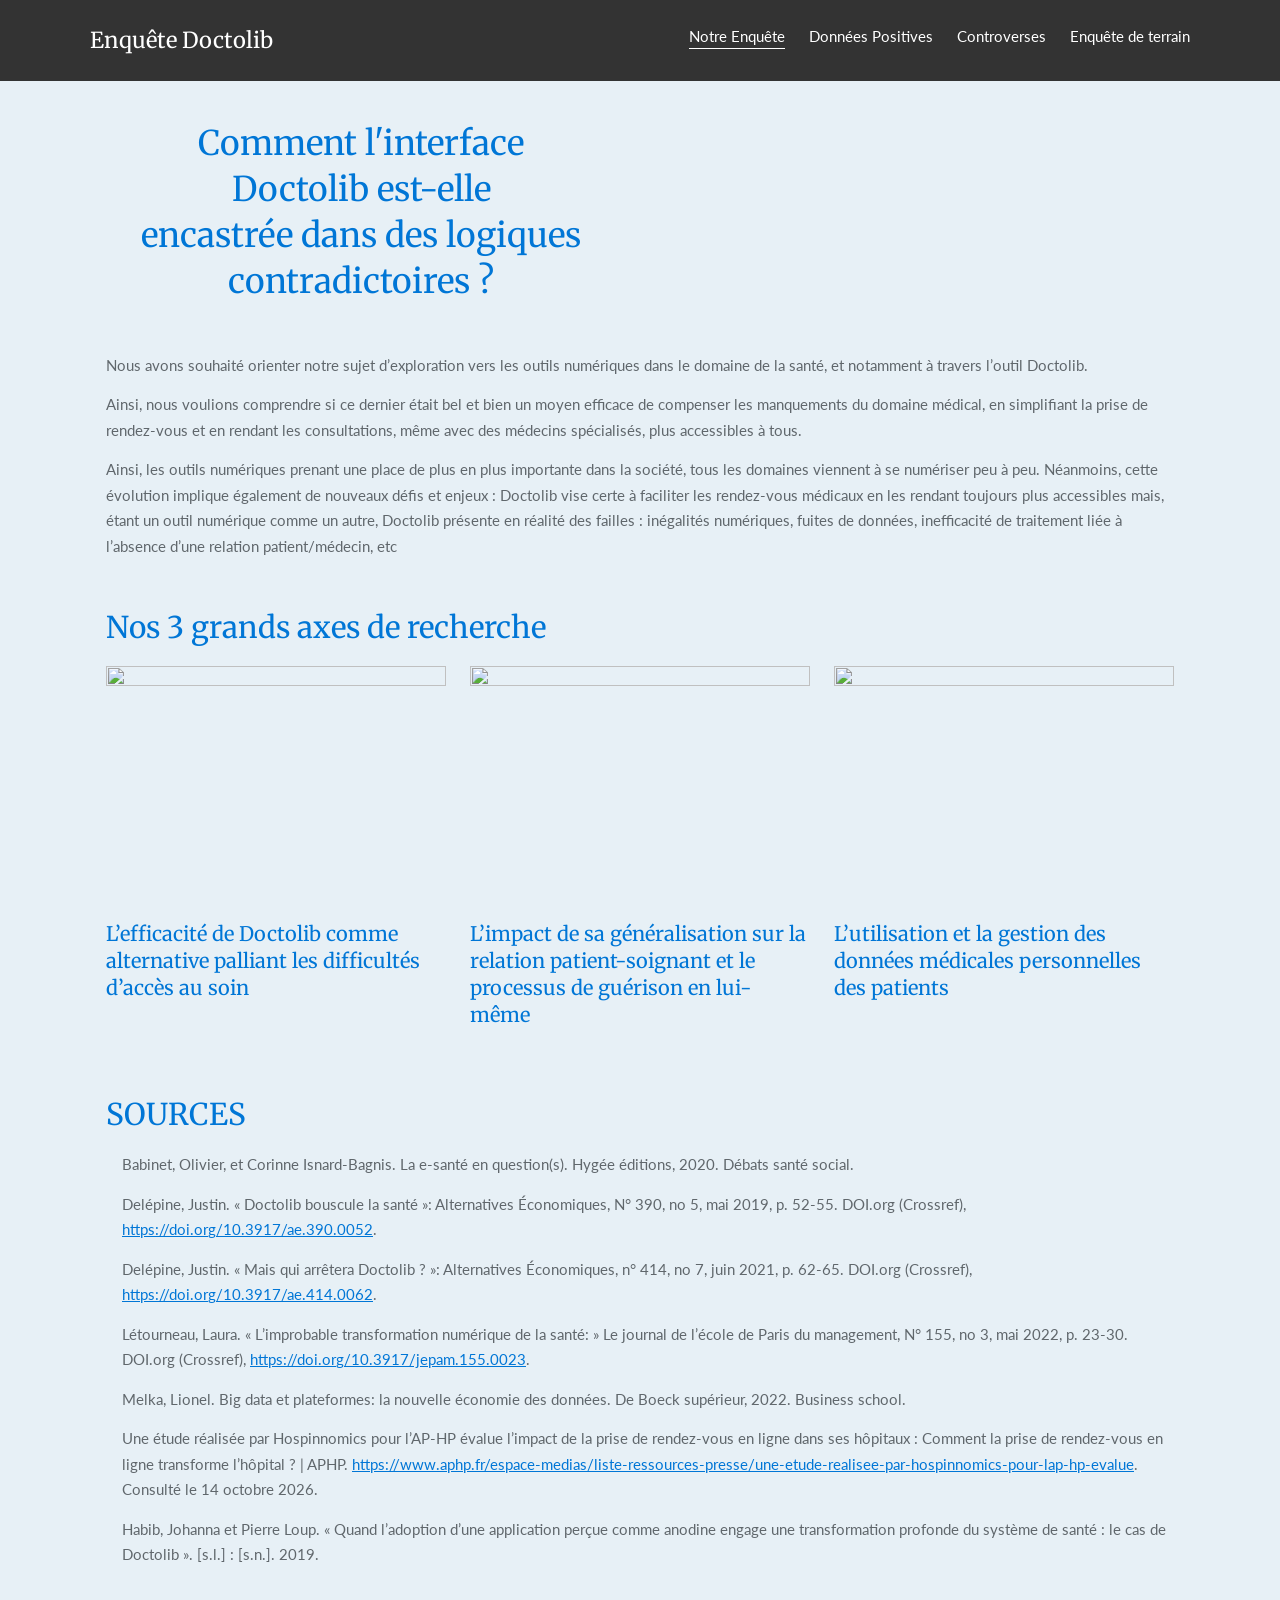
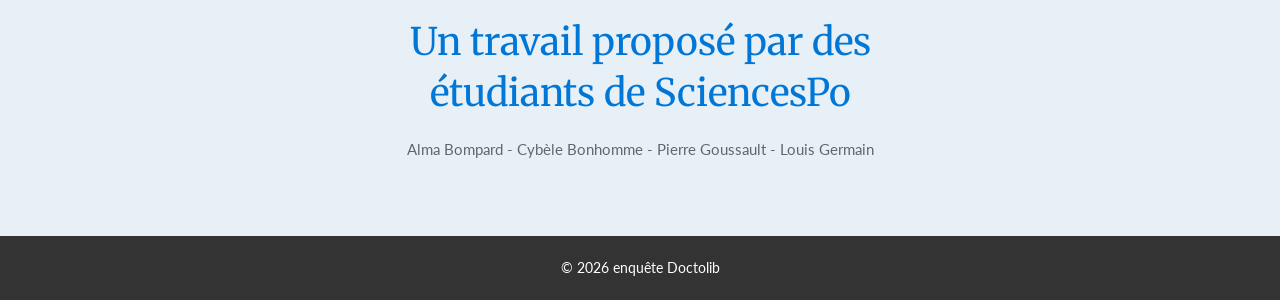
==== index.html @ 60c49745 "Ajout du site Enquête Doctolib" ====
<!DOCTYPE html>
<html lang="fr">
<head>
  <meta charset="UTF-8">
  <meta name="viewport" content="width=device-width, initial-scale=1.0">
  <title>enquête Doctolib</title>
  <link rel="stylesheet" href="style.css">
</head>
<body>
  <a class="skip" href="#main-content">Passer au contenu principal</a>
  <header>
    <div class="header-inner">
      <a class="site-title" href="index.html">Enquête Doctolib</a>
      <nav>
        <ul>
          <li><a href="index.html" aria-current="page">Notre Enquête</a></li>
          <li><a href="donnees-positives.html">Données Positives</a></li>
          <li><a href="controverses.html">Controverses</a></li>
          <li><a href="enquete-de-terrain.html">Enquête de terrain</a></li>
        </ul>
      </nav>
    </div>
  </header>

  <main id="main-content">
    <section class="split hero">
      <div class="center">
        <h1>Comment l'interface</h1>
        <h1>Doctolib est-elle</h1>
        <h1>encastrée dans des logiques</h1>
        <h1>contradictoires ?</h1>
      </div>
      <img src="https://primary.jwwb.nl/public/k/c/g/temp-qszgbrvemttdthedyeht/img_2021-standard.jpg" alt="">
    </section>

    <section class="block">
      <p>Nous avons souhaité orienter notre sujet d’exploration vers les outils numériques dans le domaine de la santé, et notamment à travers l’outil Doctolib.</p>
      <p>Ainsi, nous voulions comprendre si ce dernier était bel et bien un moyen efficace de compenser les manquements du domaine médical, en simplifiant la prise de rendez-vous et en rendant les consultations, même avec des médecins spécialisés, plus accessibles à tous.</p>
      <p>Ainsi, les outils numériques prenant une place de plus en plus importante dans la société, tous les domaines viennent à se numériser peu à peu. Néanmoins, cette évolution implique également de nouveaux défis et enjeux : Doctolib vise certe à faciliter les rendez-vous médicaux en les rendant toujours plus accessibles mais, étant un outil numérique comme un autre, Doctolib présente en réalité des failles : inégalités numériques, fuites de données, inefficacité de traitement liée à l’absence d’une relation patient/médecin, etc</p>
    </section>

    <h2>Nos 3 grands axes de recherche</h2>
    <section class="cards">
      <div>
        <img src="https://primary.jwwb.nl/public/k/c/g/temp-qszgbrvemttdthedyeht/img_2020-high.jpg" alt="">
        <h3>L’efficacité de Doctolib comme alternative palliant les difficultés d’accès au soin</h3>
      </div>
      <div>
        <img src="https://primary.jwwb.nl/pexels/82/8297352.jpeg" alt="">
        <h3>L’impact de sa généralisation sur la relation patient-soignant et le processus de guérison en lui-même</h3>
      </div>
      <div>
        <img src="https://primary.jwwb.nl/public/k/c/g/temp-qszgbrvemttdthedyeht/img_2019-high.jpg" alt="">
        <h3>L’utilisation et la gestion des données médicales personnelles des patients</h3>
      </div>
    </section>

    <section class="block sources">
      <h2>SOURCES</h2>
      <p>Babinet, Olivier, et Corinne Isnard-Bagnis. La e-santé en question(s). Hygée éditions, 2020. Débats santé social.</p>
      <p>Delépine, Justin. « Doctolib bouscule la santé »: Alternatives Économiques, N° 390, no 5, mai 2019, p. 52‑55. DOI.org (Crossref), <a href="https://doi.org/10.3917/ae.390.0052">https://doi.org/10.3917/ae.390.0052</a>.</p>
      <p>Delépine, Justin. « Mais qui arrêtera Doctolib ? »: Alternatives Économiques, n° 414, no 7, juin 2021, p. 62‑65. DOI.org (Crossref), <a href="https://doi.org/10.3917/ae.414.0062">https://doi.org/10.3917/ae.414.0062</a>.</p>
      <p>Létourneau, Laura. « L’improbable transformation numérique de la santé: » Le journal de l’école de Paris du management, N° 155, no 3, mai 2022, p. 23‑30. DOI.org (Crossref), <a href="https://doi.org/10.3917/jepam.155.0023">https://doi.org/10.3917/jepam.155.0023</a>.</p>
      <p>Melka, Lionel. Big data et plateformes: la nouvelle économie des données. De Boeck supérieur, 2022. Business school.</p>
      <p>Une étude réalisée par Hospinnomics pour l’AP-HP évalue l’impact de la prise de rendez-vous en ligne dans ses hôpitaux : Comment la prise de rendez-vous en ligne transforme l’hôpital ? | APHP. <a href="https://www.aphp.fr/espace-medias/liste-ressources-presse/une-etude-realisee-par-hospinnomics-pour-lap-hp-evalue">https://www.aphp.fr/espace-medias/liste-ressources-presse/une-etude-realisee-par-hospinnomics-pour-lap-hp-evalue</a>. Consulté le 14 octobre 2026.</p>
      <p>Habib, Johanna et Pierre Loup. « Quand l’adoption d’une application perçue comme anodine engage une transformation profonde du système de santé : le cas de Doctolib ». [s.l.] : [s.n.]. 2019.</p>
    </section>

    <section class="team">
      <h1>Un travail proposé par des étudiants de SciencesPo</h1>
      <p>Alma Bompard - Cybèle Bonhomme - Pierre Goussault - Louis Germain</p>
    </section>
  </main>

  <footer>© 2026 enquête Doctolib</footer>
</body>
</html>
---- style.css ----
@import url('https://fonts.googleapis.com/css2?family=Lato:ital,wght@0,400;0,700;1,400&family=Merriweather:wght@400;700&display=swap');

:root {
  --bg: #e7f0f6;
  --dark: #333333;
  --blue: #0076d6;
  --text: #60676c;
}

* { box-sizing: border-box; }

body {
  margin: 0;
  background: var(--bg);
  color: var(--text);
  font-family: 'Lato', sans-serif;
  font-size: 15px;
  line-height: 1.7;
}

img { max-width: 100%; display: block; }

a { color: var(--blue); word-break: break-word; }

.skip { position: absolute; left: -9999px; }
.skip:focus { left: 16px; top: 16px; background: #fff; padding: 8px; z-index: 10; }

/* En-tête */
header {
  background: var(--dark);
  padding: 22px 16px;
}
.header-inner {
  max-width: 1100px;
  margin: 0 auto;
  display: flex;
  align-items: center;
  justify-content: space-between;
  gap: 16px;
  flex-wrap: wrap;
}
.site-title {
  color: #fff;
  font-family: 'Merriweather', serif;
  font-size: 22px;
  text-decoration: none;
}
nav ul { list-style: none; margin: 0; padding: 0; display: flex; flex-wrap: wrap; gap: 6px 24px; }
nav a { color: #fff; text-decoration: none; }
nav a:hover, nav a[aria-current="page"] { text-decoration: underline; text-underline-offset: 6px; }

/* Contenu */
main { max-width: 1100px; margin: 0 auto; padding: 40px 16px 60px; }

h1, h2, h3 {
  font-family: 'Merriweather', serif;
  font-weight: 400;
  color: var(--blue);
  line-height: 1.35;
  margin: 0 0 18px;
}
h1 { font-size: 38px; }
h2 { font-size: 30px; }
h3 { font-size: 24px; }
p { margin: 0 0 14px; }
ul { margin: 0 0 14px; padding-left: 22px; }
li { margin-bottom: 8px; }
li p { margin: 0; }

.center { text-align: center; }
.block { margin-bottom: 48px; }

/* Sections image + texte */
.split {
  display: grid;
  grid-template-columns: 1fr 1fr;
  gap: 48px;
  align-items: start;
  margin-bottom: 48px;
}
.split img { width: 100%; }
.split.reverse > :first-child { order: 2; }

.full { margin: 0 auto 12px; }
.full + .note, .note { font-size: 14px; }
.figure-center { max-width: 700px; margin: 0 auto 12px; }
.figure-small { max-width: 580px; margin: 0 auto 12px; }

/* Accueil */
.hero h1 { font-size: 34px; margin-bottom: 0; }
.cards {
  display: grid;
  grid-template-columns: repeat(3, 1fr);
  gap: 24px;
  margin-bottom: 48px;
}
.cards h3 { font-size: 20px; margin-top: 16px; }
.cards img { width: 100%; aspect-ratio: 1.4286 / 1; object-fit: cover; }
.sources p { padding-left: 16px; }
.team { max-width: 540px; margin: 0 auto; text-align: center; }

/* Accordéons */
details { border-bottom: 1px solid #c9d6df; margin-bottom: 12px; }
summary { cursor: pointer; list-style: none; padding: 8px 0; }
summary::-webkit-details-marker { display: none; }
summary h3 { display: inline; margin: 0; }
summary::after { content: ' +'; color: var(--blue); font-size: 22px; }
details[open] summary::after { content: ' –'; }
details > div { padding: 8px 0 16px; }

/* Pied de page */
footer {
  background: var(--dark);
  color: #fff;
  text-align: center;
  padding: 20px 16px;
  font-size: 14px;
}

@media (max-width: 760px) {
  .split, .cards { grid-template-columns: 1fr; gap: 24px; }
  .split.reverse > :first-child { order: 0; }
  h1 { font-size: 28px; }
  .hero h1 { font-size: 26px; }
  h2 { font-size: 24px; }
  h3 { font-size: 20px; }
}
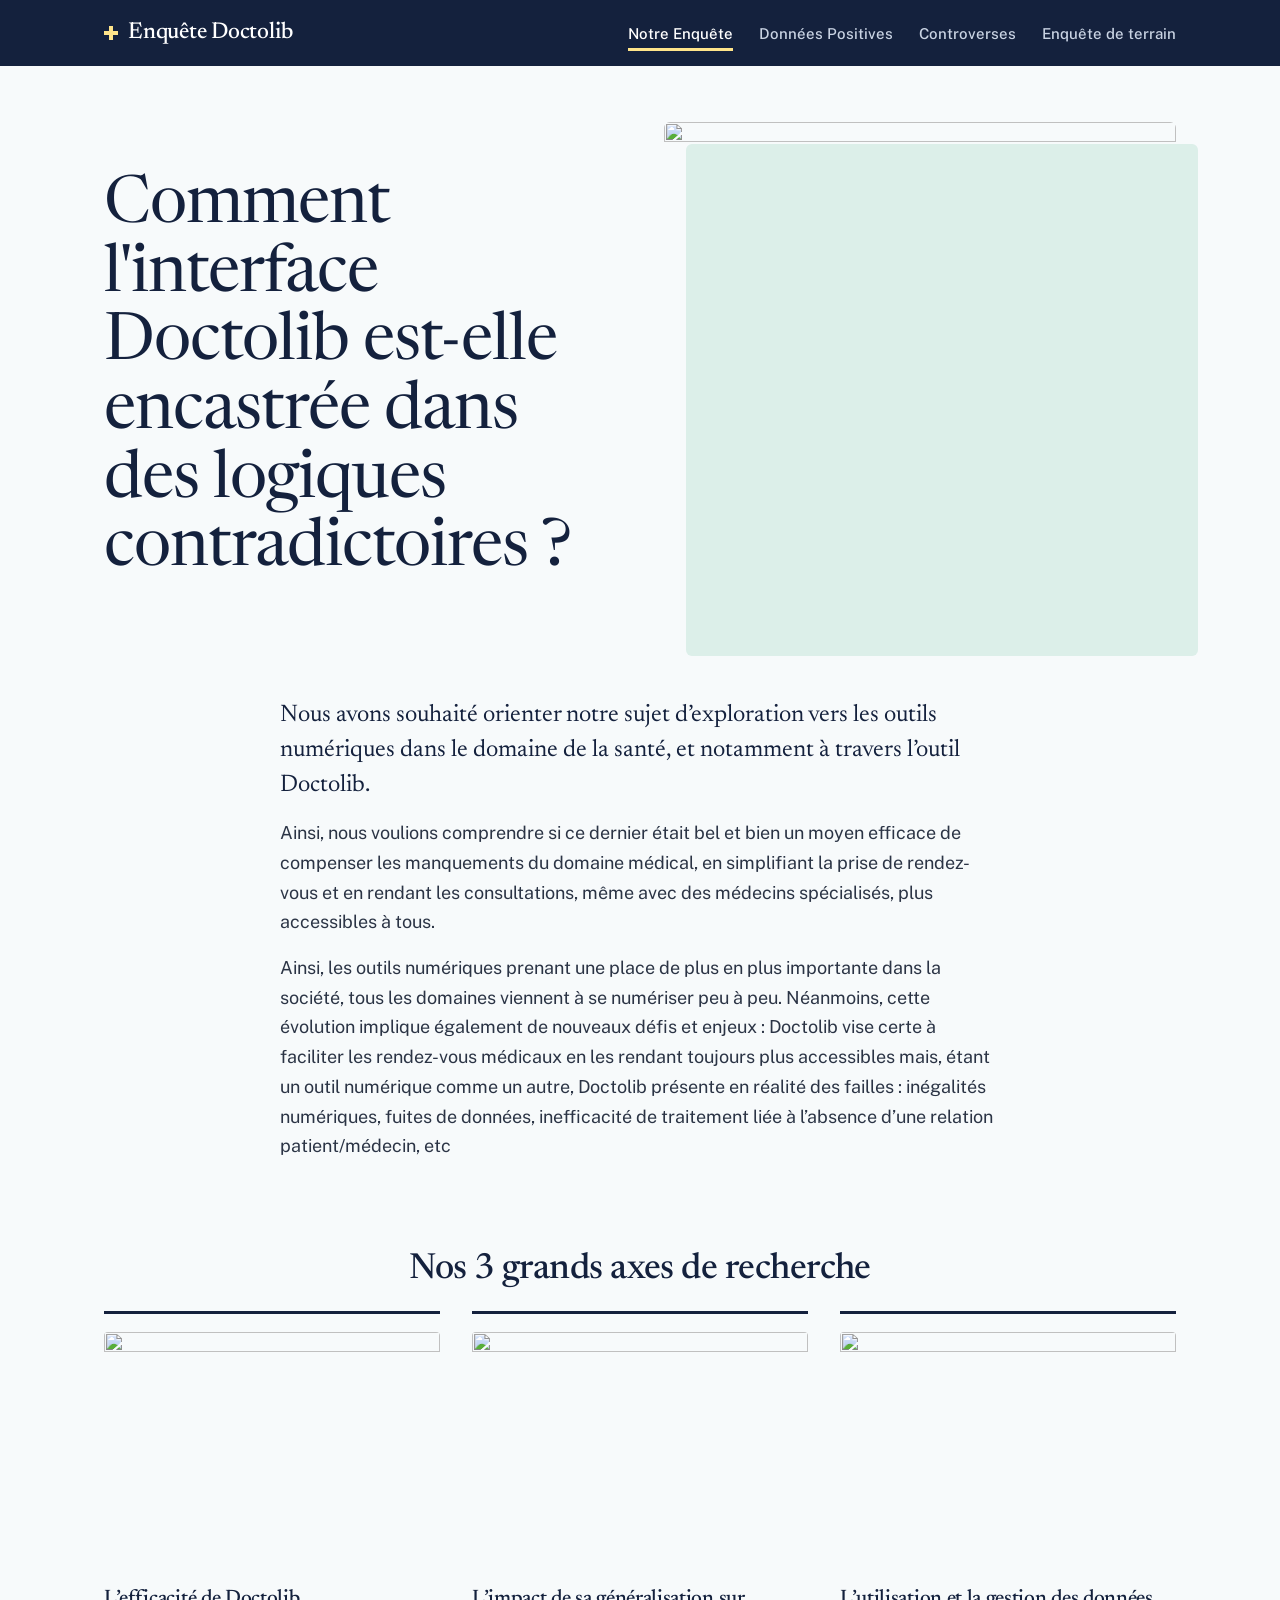
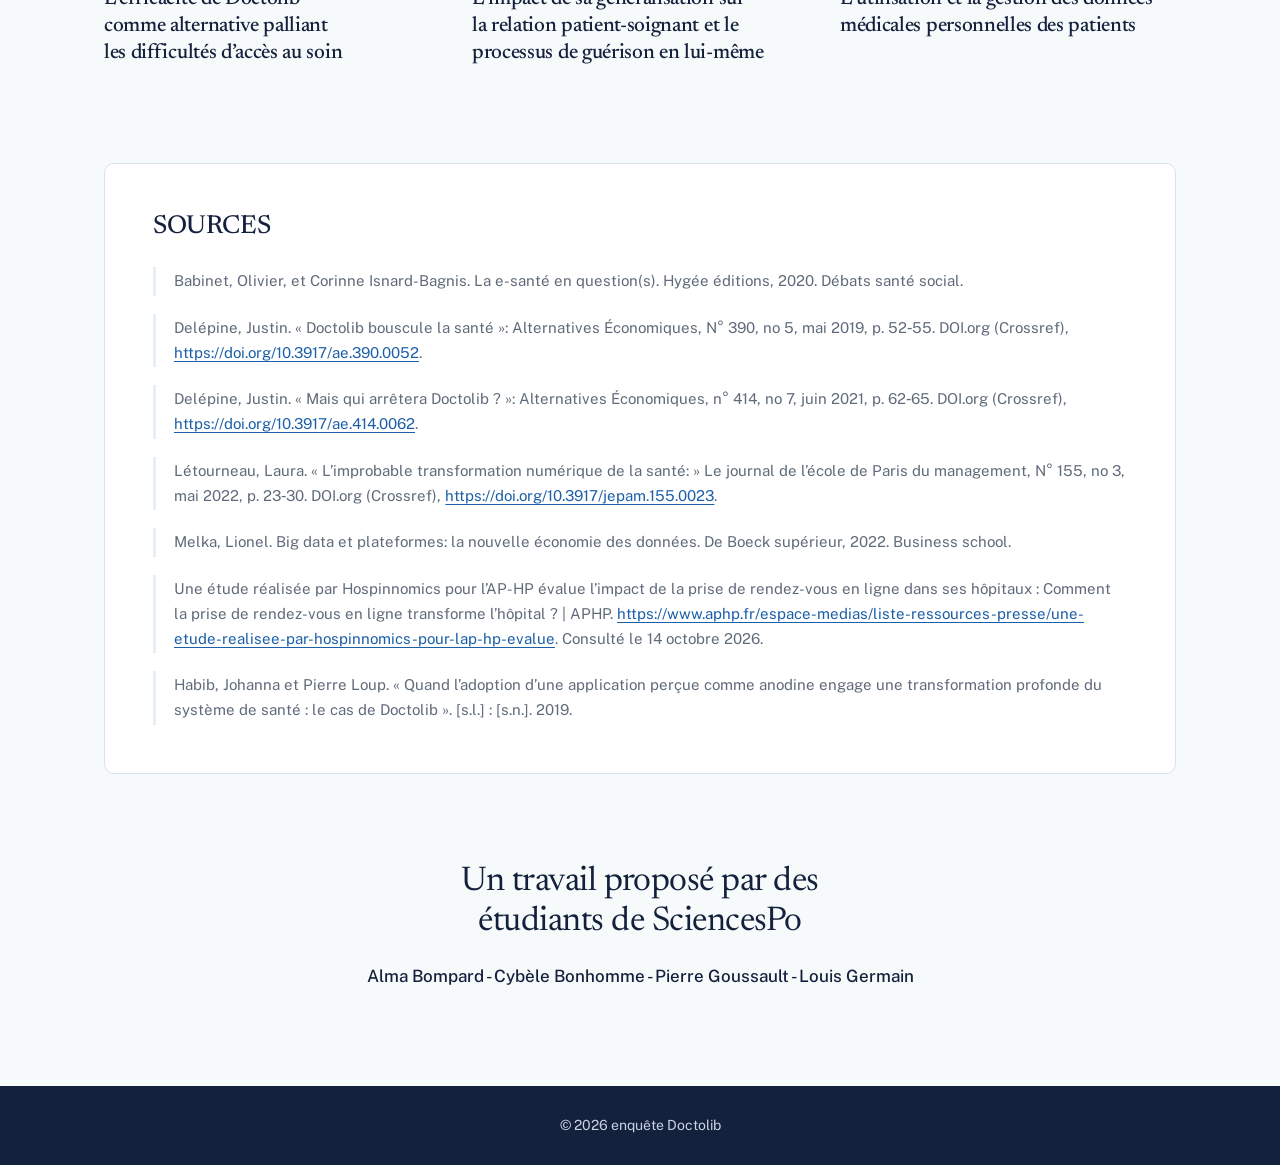
==== commit 3392d127: "Nouveau design du site" ====
--- a/index.html
+++ b/index.html
@@ -23,23 +23,25 @@
   </header>
 
   <main id="main-content">
-    <section class="split hero">
-      <div class="center">
+    <section class="hero">
+      <div class="hero-title">
         <h1>Comment l'interface</h1>
         <h1>Doctolib est-elle</h1>
         <h1>encastrée dans des logiques</h1>
         <h1>contradictoires ?</h1>
       </div>
-      <img src="https://primary.jwwb.nl/public/k/c/g/temp-qszgbrvemttdthedyeht/img_2021-standard.jpg" alt="">
+      <div class="hero-photo">
+        <img src="https://primary.jwwb.nl/public/k/c/g/temp-qszgbrvemttdthedyeht/img_2021-standard.jpg" alt="">
+      </div>
     </section>
 
-    <section class="block">
+    <section class="intro">
       <p>Nous avons souhaité orienter notre sujet d’exploration vers les outils numériques dans le domaine de la santé, et notamment à travers l’outil Doctolib.</p>
       <p>Ainsi, nous voulions comprendre si ce dernier était bel et bien un moyen efficace de compenser les manquements du domaine médical, en simplifiant la prise de rendez-vous et en rendant les consultations, même avec des médecins spécialisés, plus accessibles à tous.</p>
       <p>Ainsi, les outils numériques prenant une place de plus en plus importante dans la société, tous les domaines viennent à se numériser peu à peu. Néanmoins, cette évolution implique également de nouveaux défis et enjeux : Doctolib vise certe à faciliter les rendez-vous médicaux en les rendant toujours plus accessibles mais, étant un outil numérique comme un autre, Doctolib présente en réalité des failles : inégalités numériques, fuites de données, inefficacité de traitement liée à l’absence d’une relation patient/médecin, etc</p>
     </section>
 
-    <h2>Nos 3 grands axes de recherche</h2>
+    <h2 class="axes-title">Nos 3 grands axes de recherche</h2>
     <section class="cards">
       <div>
         <img src="https://primary.jwwb.nl/public/k/c/g/temp-qszgbrvemttdthedyeht/img_2020-high.jpg" alt="">
@@ -55,7 +57,7 @@
       </div>
     </section>
 
-    <section class="block sources">
+    <section class="sources">
       <h2>SOURCES</h2>
       <p>Babinet, Olivier, et Corinne Isnard-Bagnis. La e-santé en question(s). Hygée éditions, 2020. Débats santé social.</p>
       <p>Delépine, Justin. « Doctolib bouscule la santé »: Alternatives Économiques, N° 390, no 5, mai 2019, p. 52‑55. DOI.org (Crossref), <a href="https://doi.org/10.3917/ae.390.0052">https://doi.org/10.3917/ae.390.0052</a>.</p>
--- a/style.css
+++ b/style.css
@@ -1,127 +1,397 @@
-@import url('https://fonts.googleapis.com/css2?family=Lato:ital,wght@0,400;0,700;1,400&family=Merriweather:wght@400;700&display=swap');
-
+@import url('https://fonts.googleapis.com/css2?family=Newsreader:ital,opsz,wght@0,6..72,400;0,6..72,500;0,6..72,600;1,6..72,400&family=Public+Sans:ital,wght@0,400;0,500;0,600;0,700;1,400&display=swap');
+
+/* Palette : un dossier médical — encre marine, bleu clinique, vert de blouse, papier froid, surligneur */
 :root {
-  --bg: #e7f0f6;
-  --dark: #333333;
-  --blue: #0076d6;
-  --text: #60676c;
+  --ink: #14213d;
+  --blue: #1b5fa8;
+  --blue-soft: #e6eff8;
+  --mint: #dcefe9;
+  --mint-deep: #2f7d6d;
+  --paper: #f7fafb;
+  --white: #ffffff;
+  --text: #2b3445;
+  --muted: #5f6b7a;
+  --line: #d9e2ea;
+  --marker: #ffe48a;
+  --serif: 'Newsreader', Georgia, serif;
+  --sans: 'Public Sans', system-ui, sans-serif;
+  --wrap: 1120px;
 }
 
 * { box-sizing: border-box; }
+html { scroll-behavior: smooth; }
 
 body {
   margin: 0;
-  background: var(--bg);
+  background: var(--paper);
   color: var(--text);
-  font-family: 'Lato', sans-serif;
-  font-size: 15px;
-  line-height: 1.7;
+  font-family: var(--sans);
+  font-size: 17px;
+  line-height: 1.65;
+  -webkit-font-smoothing: antialiased;
 }
 
 img { max-width: 100%; display: block; }
-
-a { color: var(--blue); word-break: break-word; }
+a { color: var(--blue); text-underline-offset: 3px; word-break: break-word; }
+a:hover { color: var(--ink); }
+:focus-visible { outline: 3px solid var(--blue); outline-offset: 3px; border-radius: 2px; }
 
 .skip { position: absolute; left: -9999px; }
-.skip:focus { left: 16px; top: 16px; background: #fff; padding: 8px; z-index: 10; }
-
-/* En-tête */
+.skip:focus { left: 16px; top: 16px; background: var(--white); padding: 8px 12px; z-index: 50; }
+
+/* ---------- En-tête ---------- */
 header {
-  background: var(--dark);
-  padding: 22px 16px;
+  position: sticky;
+  top: 0;
+  z-index: 20;
+  background: var(--ink);
+  color: var(--white);
 }
 .header-inner {
-  max-width: 1100px;
+  max-width: var(--wrap);
   margin: 0 auto;
+  padding: 14px 24px;
   display: flex;
   align-items: center;
   justify-content: space-between;
-  gap: 16px;
+  gap: 12px 32px;
   flex-wrap: wrap;
 }
 .site-title {
-  color: #fff;
-  font-family: 'Merriweather', serif;
-  font-size: 22px;
+  color: var(--white);
+  font-family: var(--serif);
+  font-size: 23px;
+  font-weight: 500;
   text-decoration: none;
-}
-nav ul { list-style: none; margin: 0; padding: 0; display: flex; flex-wrap: wrap; gap: 6px 24px; }
-nav a { color: #fff; text-decoration: none; }
-nav a:hover, nav a[aria-current="page"] { text-decoration: underline; text-underline-offset: 6px; }
-
-/* Contenu */
-main { max-width: 1100px; margin: 0 auto; padding: 40px 16px 60px; }
+  letter-spacing: -0.01em;
+  display: flex;
+  align-items: center;
+  gap: 10px;
+}
+.site-title::before {
+  content: '';
+  width: 14px;
+  height: 14px;
+  background:
+    linear-gradient(var(--marker), var(--marker)) center / 14px 4px no-repeat,
+    linear-gradient(var(--marker), var(--marker)) center / 4px 14px no-repeat;
+}
+.site-title:hover { color: var(--white); }
+nav ul { list-style: none; margin: 0; padding: 0; display: flex; flex-wrap: wrap; gap: 4px 26px; }
+nav a {
+  color: #c9d3e3;
+  text-decoration: none;
+  font-size: 15px;
+  font-weight: 500;
+  padding: 6px 0;
+  border-bottom: 3px solid transparent;
+}
+nav a:hover { color: var(--white); }
+nav a[aria-current="page"] { color: var(--white); border-bottom-color: var(--marker); }
+
+/* ---------- Typographie ---------- */
+main { max-width: var(--wrap); margin: 0 auto; padding: 56px 24px 80px; }
 
 h1, h2, h3 {
-  font-family: 'Merriweather', serif;
-  font-weight: 400;
-  color: var(--blue);
-  line-height: 1.35;
-  margin: 0 0 18px;
-}
-h1 { font-size: 38px; }
-h2 { font-size: 30px; }
-h3 { font-size: 24px; }
-p { margin: 0 0 14px; }
-ul { margin: 0 0 14px; padding-left: 22px; }
-li { margin-bottom: 8px; }
-li p { margin: 0; }
+  font-family: var(--serif);
+  font-weight: 500;
+  color: var(--ink);
+  line-height: 1.18;
+  letter-spacing: -0.015em;
+  margin: 0 0 20px;
+  text-wrap: balance;
+}
+h1 { font-size: clamp(34px, 4.6vw, 54px); }
+h2 { font-size: clamp(26px, 3vw, 36px); }
+h3 { font-size: clamp(20px, 2vw, 24px); }
+h2 strong { font-weight: 500; }
+p { margin: 0 0 16px; }
 
 .center { text-align: center; }
-.block { margin-bottom: 48px; }
-
-/* Sections image + texte */
+.block { margin-bottom: 72px; }
+
+/* En-tête de page (pages intérieures) */
+.page-head {
+  max-width: 760px;
+  margin: 0 auto 64px;
+  text-align: center;
+}
+.page-head h1, .page-head h2 { font-size: clamp(34px, 4.6vw, 52px); }
+.page-head p { font-family: var(--serif); font-size: 22px; line-height: 1.5; color: var(--muted); }
+
+/* ---------- Sections image + texte ---------- */
 .split {
+  display: grid;
+  grid-template-columns: 5fr 6fr;
+  gap: 56px;
+  align-items: start;
+  margin-bottom: 72px;
+}
+.split.reverse { grid-template-columns: 6fr 5fr; }
+.split.reverse > :first-child { order: 2; }
+.split > div { padding-top: 6px; }
+
+.photo {
+  width: 100%;
+  aspect-ratio: 4 / 3;
+  object-fit: cover;
+  border-radius: 6px;
+}
+.split .photo { position: sticky; top: 96px; }
+.split .chart-img {
+  width: 100%;
+  background: var(--white);
+  border: 10px solid var(--mint);
+  border-radius: 10px;
+  cursor: zoom-in;
+  position: sticky;
+  top: 96px;
+}
+
+/* Listes : la tête de chaque point mise en évidence */
+main ul { list-style: none; margin: 0 0 16px; padding: 0; }
+main li {
+  position: relative;
+  padding: 0 0 16px 26px;
+  margin-bottom: 16px;
+  border-bottom: 1px solid var(--line);
+}
+main li:last-child { border-bottom: 0; margin-bottom: 0; }
+main li::before {
+  content: '';
+  position: absolute;
+  left: 2px;
+  top: 0.62em;
+  width: 9px;
+  height: 9px;
+  background: var(--blue);
+  border-radius: 2px;
+}
+main li p { margin: 0; }
+.lead { color: var(--ink); font-weight: 600; }
+
+.note { font-size: 14px; color: var(--muted); font-style: italic; }
+
+/* ---------- Graphiques (résultats du questionnaire) ---------- */
+.chart {
+  margin: 0 auto 72px;
+  background: var(--mint);
+  border-radius: 10px;
+  padding: clamp(16px, 3vw, 36px);
+}
+.chart img {
+  margin: 0 auto;
+  background: var(--white);
+  border-radius: 4px;
+  box-shadow: 0 1px 2px rgba(20, 33, 61, 0.08), 0 8px 24px rgba(20, 33, 61, 0.08);
+  cursor: zoom-in;
+}
+.chart figcaption {
+  margin: 14px auto 0;
+  width: fit-content;
+  font-size: 14px;
+  color: var(--ink);
+  background: linear-gradient(transparent 45%, var(--marker) 45%, var(--marker) 88%, transparent 88%);
+  padding: 0 4px;
+}
+.chart.narrow { max-width: 760px; }
+
+/* Visionneuse plein écran des graphiques */
+.lightbox {
+  position: fixed;
+  inset: 0;
+  z-index: 100;
+  background: rgba(20, 33, 61, 0.88);
+  display: none;
+  align-items: center;
+  justify-content: center;
+  padding: 24px;
+  cursor: zoom-out;
+}
+.lightbox.open { display: flex; }
+.lightbox img { max-height: 92vh; width: auto; border-radius: 4px; background: var(--white); }
+
+/* ---------- Accueil ---------- */
+.hero {
   display: grid;
   grid-template-columns: 1fr 1fr;
   gap: 48px;
+  align-items: center;
+  margin-bottom: 64px;
+}
+.hero-title h1 {
+  font-size: clamp(38px, 5.4vw, 66px);
+  line-height: 1.04;
+  margin: 0;
+  text-align: left;
+  font-weight: 400;
+}
+.hero-photo { position: relative; }
+.hero-photo::before {
+  content: '';
+  position: absolute;
+  inset: 22px -22px -22px 22px;
+  background: var(--mint);
+  border-radius: 6px;
+}
+.hero-photo img { position: relative; width: 100%; aspect-ratio: 1 / 1; object-fit: cover; border-radius: 6px; }
+
+.intro {
+  max-width: 720px;
+  margin: 0 auto 88px;
+  font-size: 18px;
+}
+.intro p:first-child { font-family: var(--serif); font-size: 24px; line-height: 1.45; color: var(--ink); }
+
+.axes-title { text-align: center; }
+.cards {
+  display: grid;
+  grid-template-columns: repeat(3, 1fr);
+  gap: 32px;
+  margin: 8px 0 96px;
+}
+.cards > div { border-top: 3px solid var(--ink); padding-top: 18px; }
+.cards img { width: 100%; aspect-ratio: 1.4286 / 1; object-fit: cover; border-radius: 4px; margin-bottom: 18px; }
+.cards h3 { font-size: 21px; line-height: 1.3; margin: 0; }
+
+.sources {
+  background: var(--white);
+  border: 1px solid var(--line);
+  border-radius: 10px;
+  padding: clamp(24px, 4vw, 48px);
+  margin-bottom: 88px;
+}
+.sources h2 { font-size: 26px; margin-bottom: 24px; }
+.sources p {
+  font-size: 15px;
+  color: var(--muted);
+  padding: 2px 0 2px 18px;
+  border-left: 3px solid var(--blue-soft);
+  margin-bottom: 18px;
+}
+.sources p:last-child { margin-bottom: 0; }
+
+.team { max-width: 640px; margin: 0 auto; text-align: center; }
+.team h1 { font-size: clamp(26px, 3vw, 34px); font-weight: 400; }
+.team p { font-size: 17px; color: var(--ink); font-weight: 500; }
+
+/* ---------- Enquête de terrain ---------- */
+.field-intro { margin-bottom: 48px; }
+.form-link a {
+  display: inline-block;
+  font-size: 14px;
+  background: var(--blue-soft);
+  padding: 12px 14px;
+  border-radius: 6px;
+  text-decoration: none;
+}
+.form-link a:hover { background: var(--mint); }
+
+.interviews {
+  display: grid;
+  grid-template-columns: 6fr 5fr;
+  gap: 24px 56px;
   align-items: start;
-  margin-bottom: 48px;
-}
-.split img { width: 100%; }
-.split.reverse > :first-child { order: 2; }
-
-.full { margin: 0 auto 12px; }
-.full + .note, .note { font-size: 14px; }
-.figure-center { max-width: 700px; margin: 0 auto 12px; }
-.figure-small { max-width: 580px; margin: 0 auto 12px; }
-
-/* Accueil */
-.hero h1 { font-size: 34px; margin-bottom: 0; }
-.cards {
-  display: grid;
-  grid-template-columns: repeat(3, 1fr);
-  gap: 24px;
-  margin-bottom: 48px;
-}
-.cards h3 { font-size: 20px; margin-top: 16px; }
-.cards img { width: 100%; aspect-ratio: 1.4286 / 1; object-fit: cover; }
-.sources p { padding-left: 16px; }
-.team { max-width: 540px; margin: 0 auto; text-align: center; }
+}
+.interviews > img { grid-column: 2; grid-row: 1; }
+.interviews > h2 { grid-column: 1; grid-row: 1; align-self: end; }
+.interviews > details { grid-column: 1 / -1; }
 
 /* Accordéons */
-details { border-bottom: 1px solid #c9d6df; margin-bottom: 12px; }
-summary { cursor: pointer; list-style: none; padding: 8px 0; }
+details {
+  background: var(--white);
+  border: 1px solid var(--line);
+  border-radius: 10px;
+  margin-bottom: 16px;
+}
+summary {
+  cursor: pointer;
+  list-style: none;
+  padding: 20px 64px 20px 24px;
+  position: relative;
+}
 summary::-webkit-details-marker { display: none; }
 summary h3 { display: inline; margin: 0; }
-summary::after { content: ' +'; color: var(--blue); font-size: 22px; }
-details[open] summary::after { content: ' –'; }
-details > div { padding: 8px 0 16px; }
-
-/* Pied de page */
+summary::after {
+  content: '';
+  position: absolute;
+  right: 26px;
+  top: 50%;
+  width: 12px;
+  height: 12px;
+  border-right: 2px solid var(--blue);
+  border-bottom: 2px solid var(--blue);
+  transform: translateY(-75%) rotate(45deg);
+  transition: transform 0.2s ease;
+}
+details[open] > summary::after { transform: translateY(-25%) rotate(-135deg); }
+details > div { padding: 0 24px 24px; }
+.split details summary { padding-left: 0; }
+.split details { background: transparent; border: 0; border-top: 1px solid var(--line); border-radius: 0; }
+.split details > div { padding: 0 0 8px; }
+
+/* Retranscription : horodatage dans la marge, intervenants distingués */
+.transcript { max-width: 820px; margin: 0 auto; }
+.transcript .meta {
+  background: var(--blue-soft);
+  border-radius: 8px;
+  padding: 18px 22px;
+  margin: 0 0 28px;
+}
+.transcript .meta p { margin: 0 0 4px; }
+.transcript .meta p:last-child { margin-bottom: 0; }
+.transcript .meta strong { font-family: var(--serif); font-size: 21px; font-weight: 500; color: var(--ink); }
+.transcript .meta em { color: var(--muted); }
+
+.turn {
+  display: grid;
+  grid-template-columns: 64px 1fr;
+  gap: 0 16px;
+  margin: 0;
+  padding: 12px 0;
+  border-top: 1px solid var(--line);
+}
+.turn .time {
+  font-size: 13px;
+  font-variant-numeric: tabular-nums;
+  color: var(--muted);
+  padding-top: 3px;
+}
+.turn .speaker { font-weight: 700; color: var(--mint-deep); }
+.turn.ask .speaker { color: var(--blue); }
+.turn.ask .body { color: var(--muted); }
+.turn.end { grid-template-columns: 1fr; color: var(--muted); font-style: italic; }
+
+/* ---------- Pied de page ---------- */
 footer {
-  background: var(--dark);
-  color: #fff;
+  background: var(--ink);
+  color: #c9d3e3;
   text-align: center;
-  padding: 20px 16px;
+  padding: 28px 24px;
   font-size: 14px;
 }
 
-@media (max-width: 760px) {
-  .split, .cards { grid-template-columns: 1fr; gap: 24px; }
+/* ---------- Mobile ---------- */
+@media (max-width: 820px) {
+  body { font-size: 16px; }
+  header { position: static; }
+  main { padding: 36px 16px 56px; }
+  .header-inner { padding: 12px 16px; }
+  nav ul { gap: 2px 18px; }
+  .split, .split.reverse, .hero, .cards, .interviews { grid-template-columns: 1fr; gap: 24px; }
   .split.reverse > :first-child { order: 0; }
-  h1 { font-size: 28px; }
-  .hero h1 { font-size: 26px; }
-  h2 { font-size: 24px; }
-  h3 { font-size: 20px; }
-}
+  .split .photo { position: static; }
+  .interviews > img, .interviews > h2, .interviews > details { grid-column: 1; grid-row: auto; }
+  .hero-photo::before { inset: 14px -10px -14px 14px; }
+  .intro p:first-child { font-size: 20px; }
+  .page-head p { font-size: 19px; }
+  .turn { grid-template-columns: 1fr; }
+  .turn .time { padding: 0; }
+  summary { padding: 16px 52px 16px 18px; }
+  details > div { padding: 0 18px 18px; }
+}
+
+@media (prefers-reduced-motion: reduce) {
+  html { scroll-behavior: auto; }
+  summary::after { transition: none; }
+}
